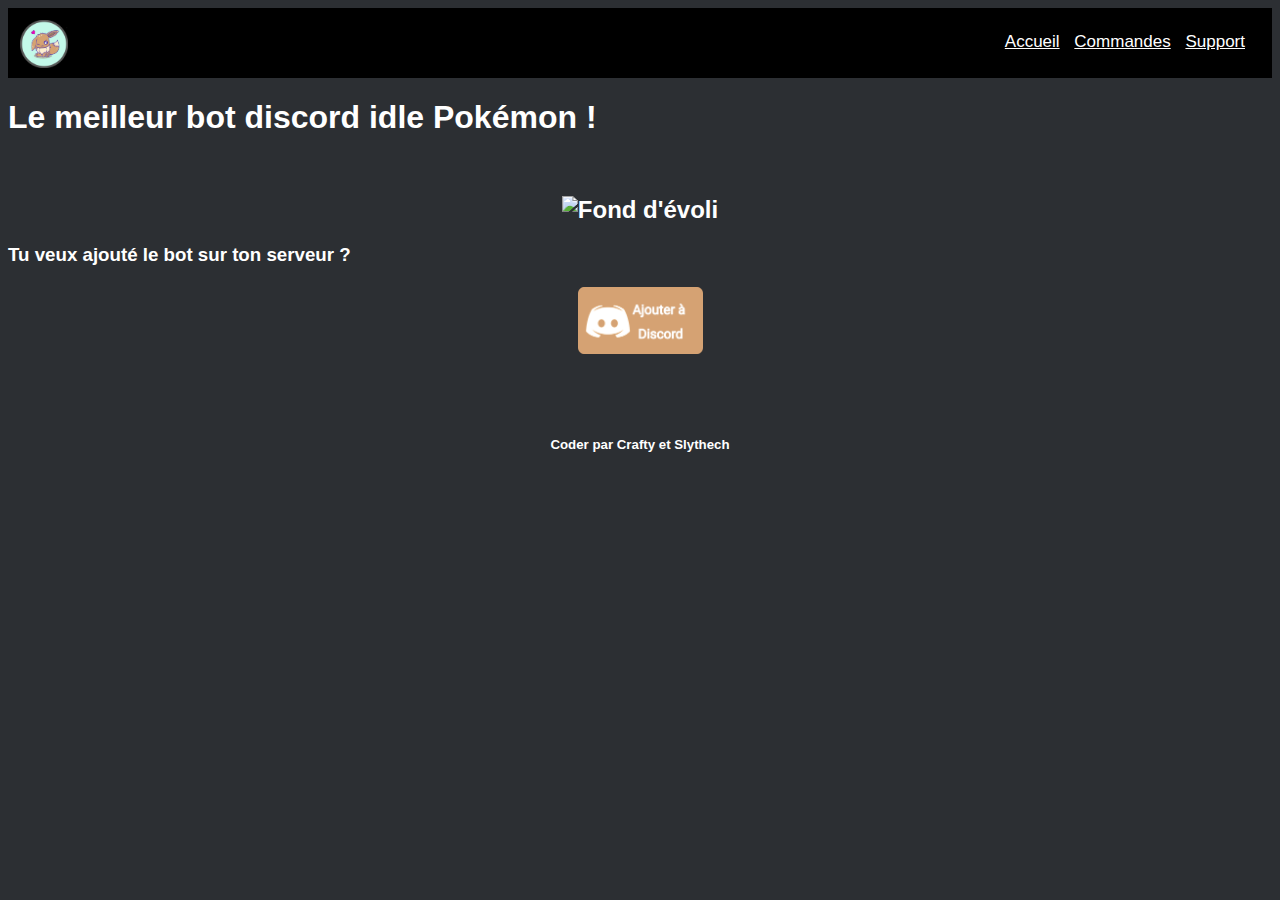
==== index.html @ 1d9257aa "Update index.html" ====
<!DOCTYPE html>
<html>
<head>
    <title>Évoli Bot Discord</title>
<div class="nav">
    <div><img src="evoli.png" alt="Évoli" width="48" height="48"/></div>
    <ul>
        <li><a href="#">Accueil</a></li>
        <li><a href="commandes.html">Commandes</a></li>
        <li><a href="https://discord.gg/WV84z2tcqu">Support</a></li>
    </ul>
</div>
<link rel="stylesheet" href="style.css">
    <style>
    html,body{
        
        background-color: #2c2f33;
        color: white;
        font-family: sans-serif;
        text-align: center;
    }
    h1{
        text-align: left;
        text-size-adjust: 24px;
        color: white;
    }
    h2{
        text-align: center;
        text-size: 18;
    }
    h3{
        text-align: left;
    }
    h4{
        text-size: 12;
        border-bottom: 0px;
        text-align: center;
    }
    </style>
    <meta name="viewport" content="width=device-width, initial-scale=1.0">
    <link rel="icon" type="image/x-icon" href="favicon.ico" />
</head>
<body>
    <h1><strong>Le meilleur bot discord idle Pokémon !</strong></h1>
    <br>
    <h2><img srcset="evolifond-320.jpg 320w,evolifond-480.png 480w,evolifond-800.png 800w"
     src="evolifond-800.png" alt="Fond d'évoli"></h2>
    <div class="addbot">
    <h3>Tu veux ajouté le bot sur ton serveur ?</h3>
    <h4><a href="https://discord.com/oauth2/authorize?client_id=814530979984703519&scope=bot&permissions=2147483647"><img alt="addbot" src="addbot.png" width="125" height="67"></a></h4></div>
    <br>
    <br>
    <h5>Coder par Crafty et Slythech</h5>
</body>
</html>
---- style.css ----
.nav{
    height: 70px;
    background: black;
}
.nav div{
    display: inline-block;
    position: absolute;
    left: 0;
    top: 0;
    user-select: none;
    -webkit-user-drag: none;
    padding: 20px;
    color: white;
    text-decoration: none;
    cursor: pointer;
   
    color: rgb(213,162, 115);

}
.nav ul{
    

    position: absolute;
    right: 30px;
    top: 15px;
    font-size: 17px;
}
.nav ul li{
    display: inline-block;
}
.nav ul li a{
    color: white;
    padding: 5px;
}
.addbot div{
    user-select: none;
    -webkit-user-drag: none;
    text-align: left;
    left: 0;
}
.coin {
background-color:#E4EFFF;
border:1px solid #9FC6FF;
padding:5px;
-moz-border-radius:10px 0;
-webkit-border-radius:10px 0;
border-radius:10px 0;
}
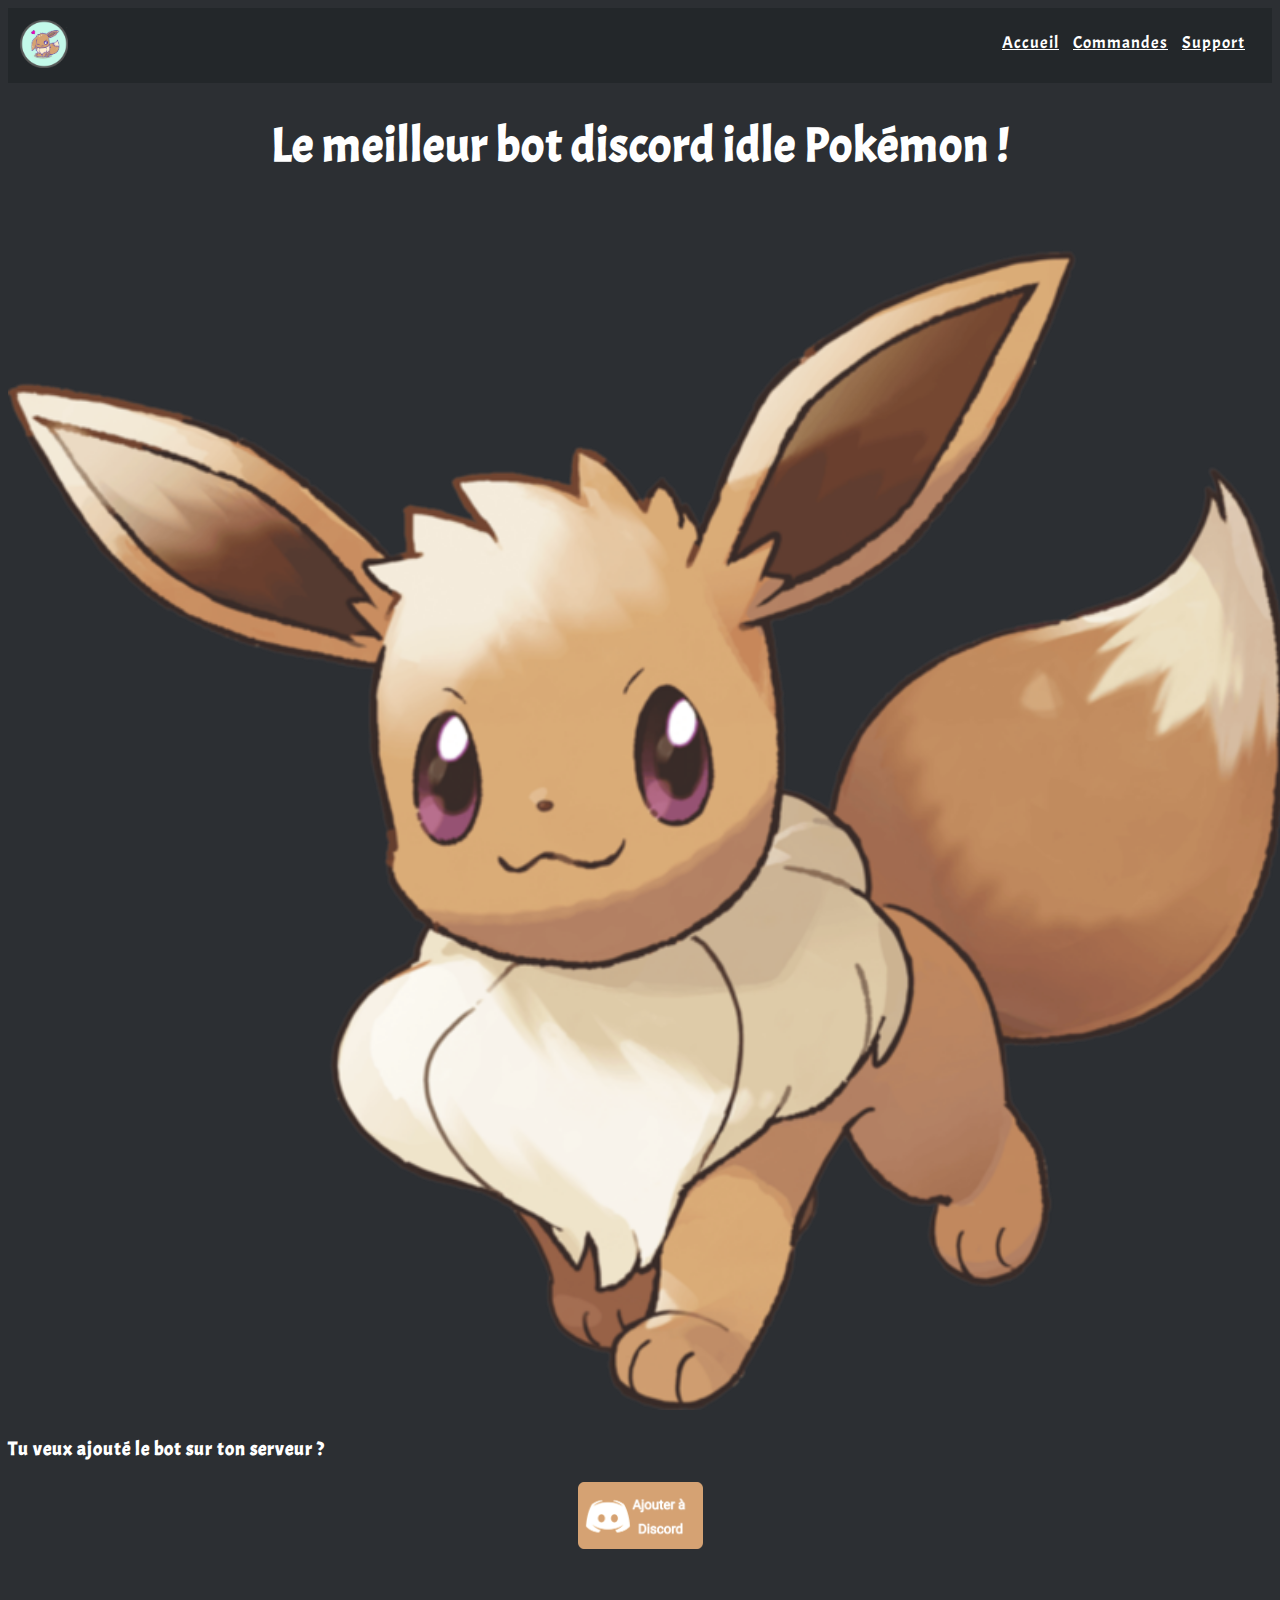
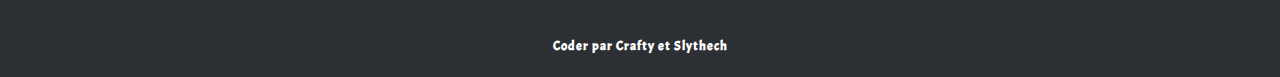
==== commit 3745fa28: "Update index.html" ====
--- a/index.html
+++ b/index.html
@@ -1,4 +1,4 @@
-<!DOCTYPE html>
+ <!DOCTYPE html>
 <html>
 <head>
     <title>Évoli Bot Discord</title>
@@ -10,29 +10,31 @@
         <li><a href="https://discord.gg/WV84z2tcqu">Support</a></li>
     </ul>
 </div>
+<link rel="preconnect" href="https://fonts.gstatic.com">
+<link href="https://fonts.googleapis.com/css2?family=Acme&display=swap" rel="stylesheet">
 <link rel="stylesheet" href="style.css">
     <style>
     html,body{
-        
+        letter-spacing: 1px;
         background-color: #2c2f33;
         color: white;
-        font-family: sans-serif;
+        font-family: 'Acme', sans-serif;
         text-align: center;
     }
     h1{
-        text-align: left;
-        text-size-adjust: 24px;
+        text-align: center;
+        font-size: 300%;
         color: white;
     }
     h2{
         text-align: center;
-        text-size: 18;
+        font-size: 18;
     }
     h3{
         text-align: left;
     }
     h4{
-        text-size: 12;
+        font-size: 12;
         border-bottom: 0px;
         text-align: center;
     }
--- a/style.css
+++ b/style.css
@@ -1,6 +1,6 @@
 .nav{
-    height: 70px;
-    background: black;
+    height: 75px;
+    background: #23272a;
 }
 .nav div{
     display: inline-block;
@@ -8,14 +8,10 @@
     left: 0;
     top: 0;
     user-select: none;
-    -webkit-user-drag: none;
     padding: 20px;
     color: white;
     text-decoration: none;
     cursor: pointer;
-   
-    color: rgb(213,162, 115);
-
 }
 .nav ul{
     
@@ -29,20 +25,18 @@
     display: inline-block;
 }
 .nav ul li a{
+    outline: 0;
+    transition: 0.3s;
     color: white;
     padding: 5px;
 }
-.addbot div{
-    user-select: none;
-    -webkit-user-drag: none;
-    text-align: left;
-    left: 0;
+.nav ul li a:hover{
+    outline: 0;
+    transition: 0.3s;
+    color: rgb(213,162, 115);
 }
-.coin {
-background-color:#E4EFFF;
-border:1px solid #9FC6FF;
-padding:5px;
--moz-border-radius:10px 0;
--webkit-border-radius:10px 0;
-border-radius:10px 0;
+.h2 img{
+    width: 70%;
+    height: auto;
 }
+
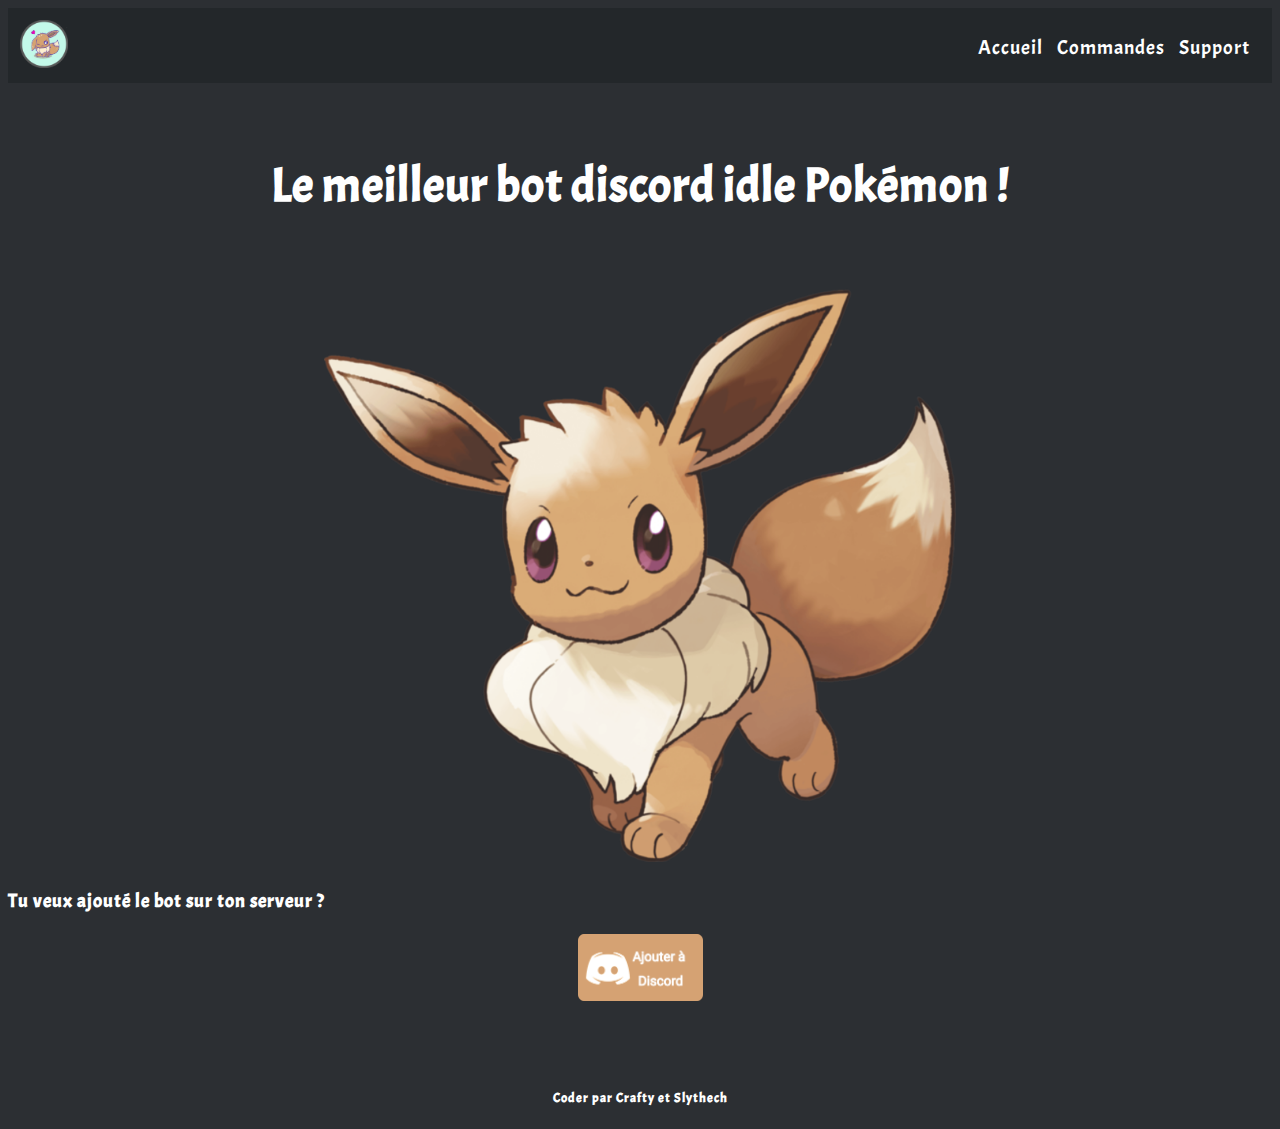
==== commit 354d109e: "Update index.html" ====
--- a/index.html
+++ b/index.html
@@ -43,10 +43,12 @@
     <link rel="icon" type="image/x-icon" href="favicon.ico" />
 </head>
 <body>
+    <br>
+    <br>
     <h1><strong>Le meilleur bot discord idle Pokémon !</strong></h1>
     <br>
     <h2><img srcset="evolifond-320.jpg 320w,evolifond-480.png 480w,evolifond-800.png 800w"
-     src="evolifond-800.png" alt="Fond d'évoli"></h2>
+     src="evolifond-800.png" alt="Fond d'évoli" height="auto" width="50%"></h2>
     <div class="addbot">
     <h3>Tu veux ajouté le bot sur ton serveur ?</h3>
     <h4><a href="https://discord.com/oauth2/authorize?client_id=814530979984703519&scope=bot&permissions=2147483647"><img alt="addbot" src="addbot.png" width="125" height="67"></a></h4></div>
--- a/style.css
+++ b/style.css
@@ -14,17 +14,16 @@
     cursor: pointer;
 }
 .nav ul{
-    
-
     position: absolute;
-    right: 30px;
     top: 15px;
-    font-size: 17px;
+    right: 25px;
+    font-size: 20px;
 }
 .nav ul li{
     display: inline-block;
 }
 .nav ul li a{
+    text-decoration: none;
     outline: 0;
     transition: 0.3s;
     color: white;
@@ -34,9 +33,9 @@
     outline: 0;
     transition: 0.3s;
     color: rgb(213,162, 115);
+    text-decoration: underline;
 }
 .h2 img{
-    width: 70%;
+    width: 40%;
     height: auto;
 }
-
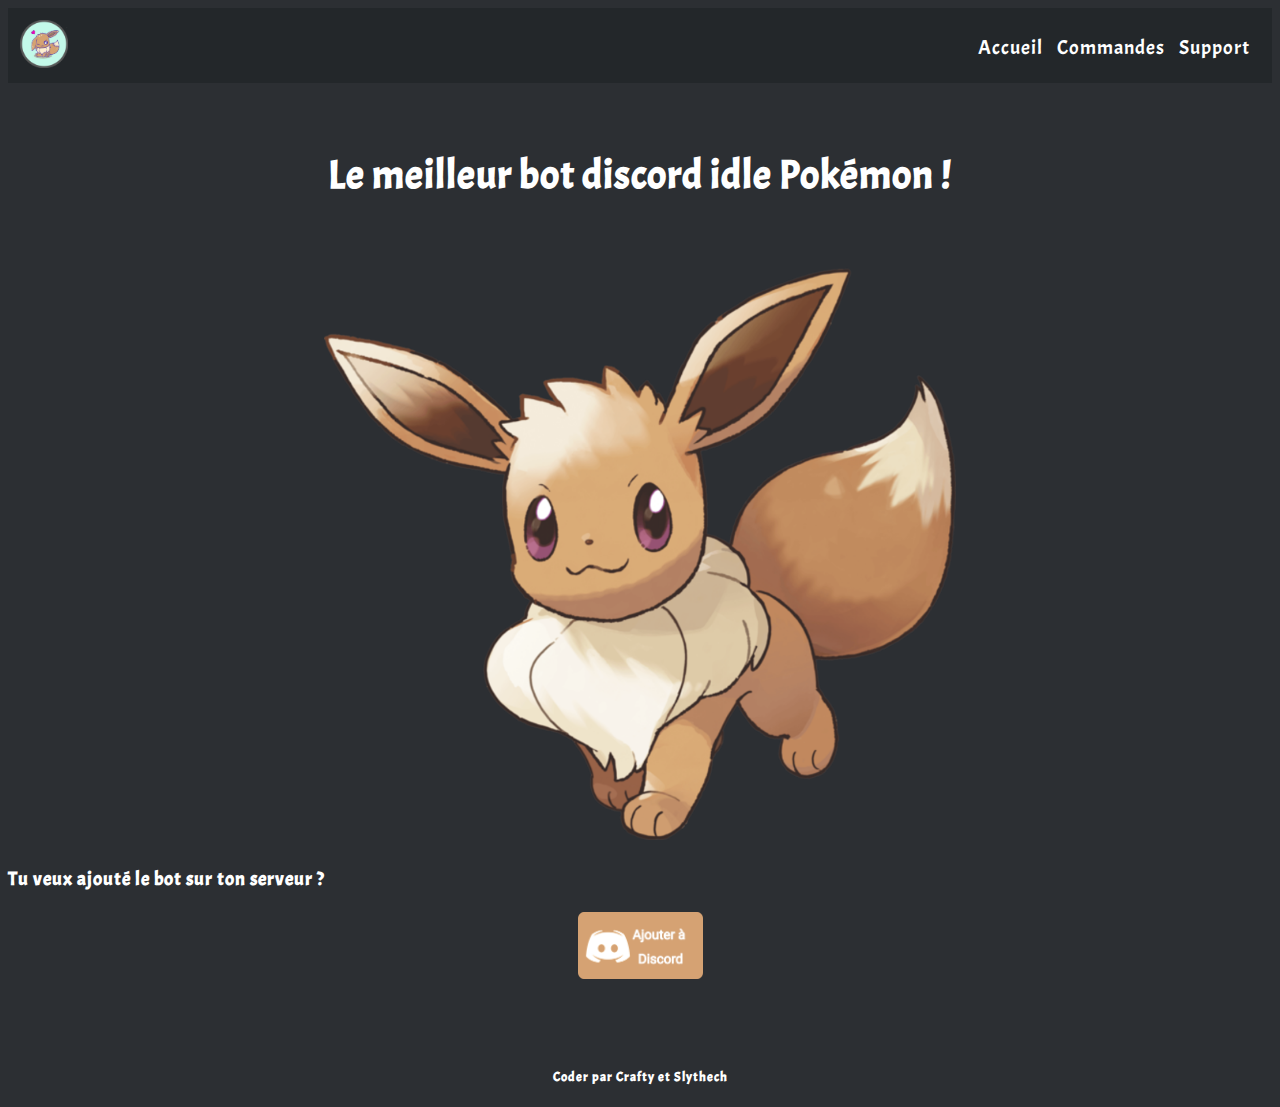
==== commit a44ab2f8: "Update index.html" ====
--- a/index.html
+++ b/index.html
@@ -23,7 +23,7 @@
     }
     h1{
         text-align: center;
-        font-size: 300%;
+        font-size: 250%;
         color: white;
     }
     h2{
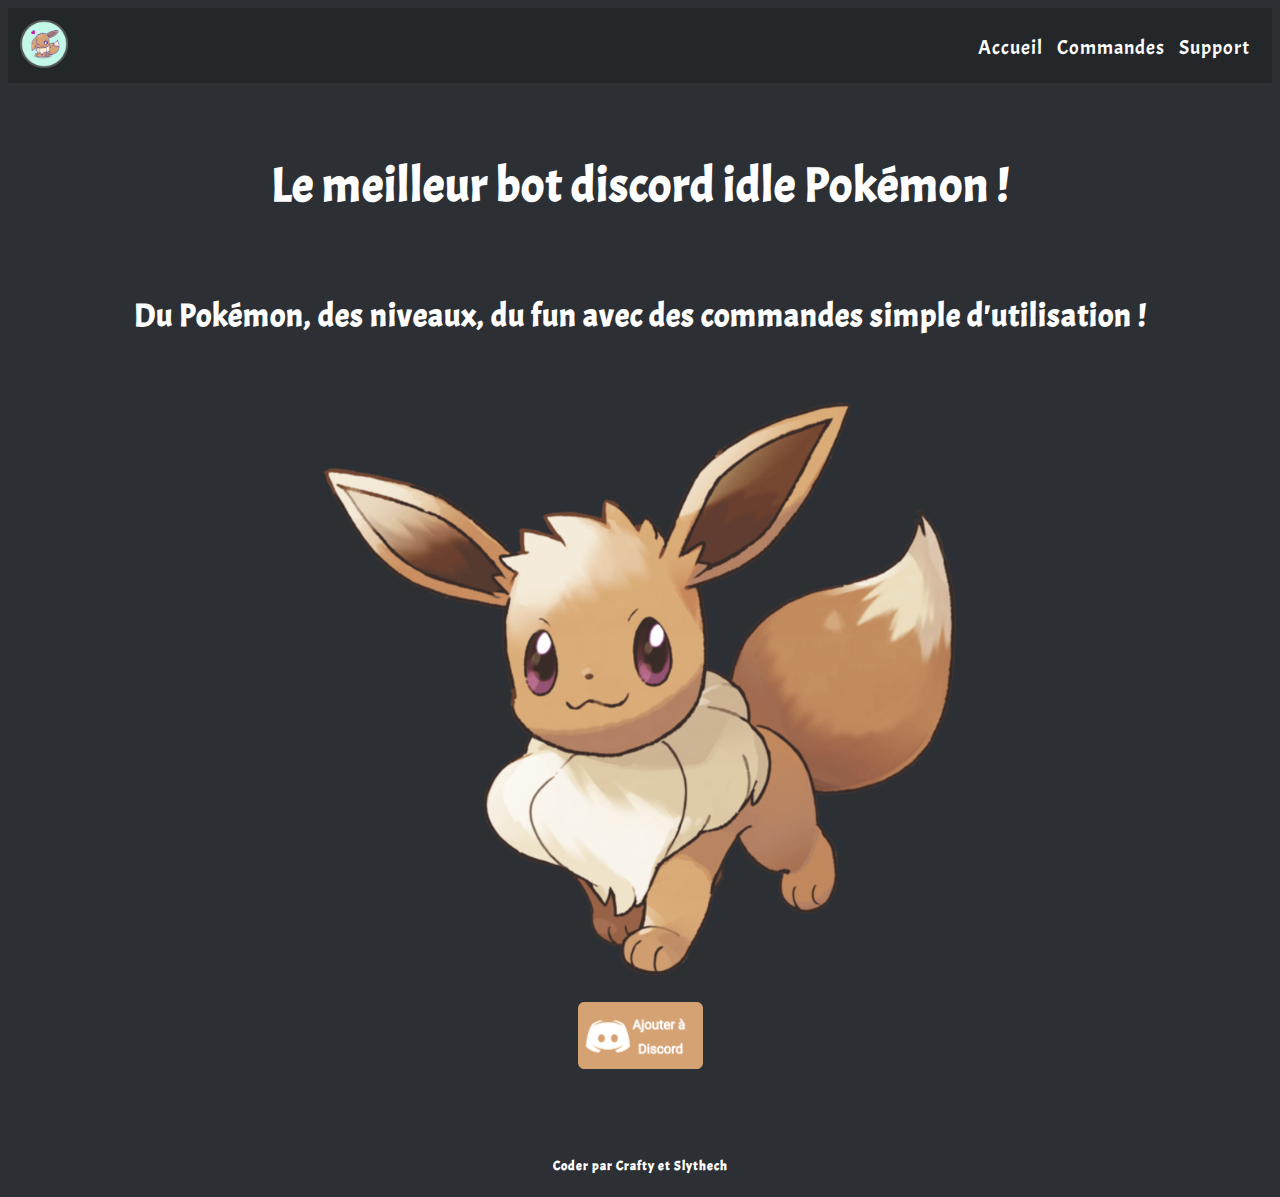
==== commit f3ae7e0c: "Update index.html" ====
--- a/index.html
+++ b/index.html
@@ -23,15 +23,16 @@
     }
     h1{
         text-align: center;
-        font-size: 250%;
+        font-size: 300%;
         color: white;
     }
     h2{
         text-align: center;
-        font-size: 18;
+        font-size: 200%;
     }
     h3{
-        text-align: left;
+        text-align: center;
+        font-size: 18;
     }
     h4{
         font-size: 12;
@@ -47,10 +48,11 @@
     <br>
     <h1><strong>Le meilleur bot discord idle Pokémon !</strong></h1>
     <br>
-    <h2><img srcset="evolifond-320.jpg 320w,evolifond-480.png 480w,evolifond-800.png 800w"
-     src="evolifond-800.png" alt="Fond d'évoli" height="auto" width="50%"></h2>
+    <h2>Du Pokémon, des niveaux, du fun avec des commandes simple d'utilisation !</h2>
+    <br>
+    <h3><img srcset="evolifond-320.jpg 320w,evolifond-480.png 480w,evolifond-800.png 800w"
+     src="evolifond-800.png" alt="Fond d'évoli" height="auto" width="50%"></h3>
     <div class="addbot">
-    <h3>Tu veux ajouté le bot sur ton serveur ?</h3>
     <h4><a href="https://discord.com/oauth2/authorize?client_id=814530979984703519&scope=bot&permissions=2147483647"><img alt="addbot" src="addbot.png" width="125" height="67"></a></h4></div>
     <br>
     <br>
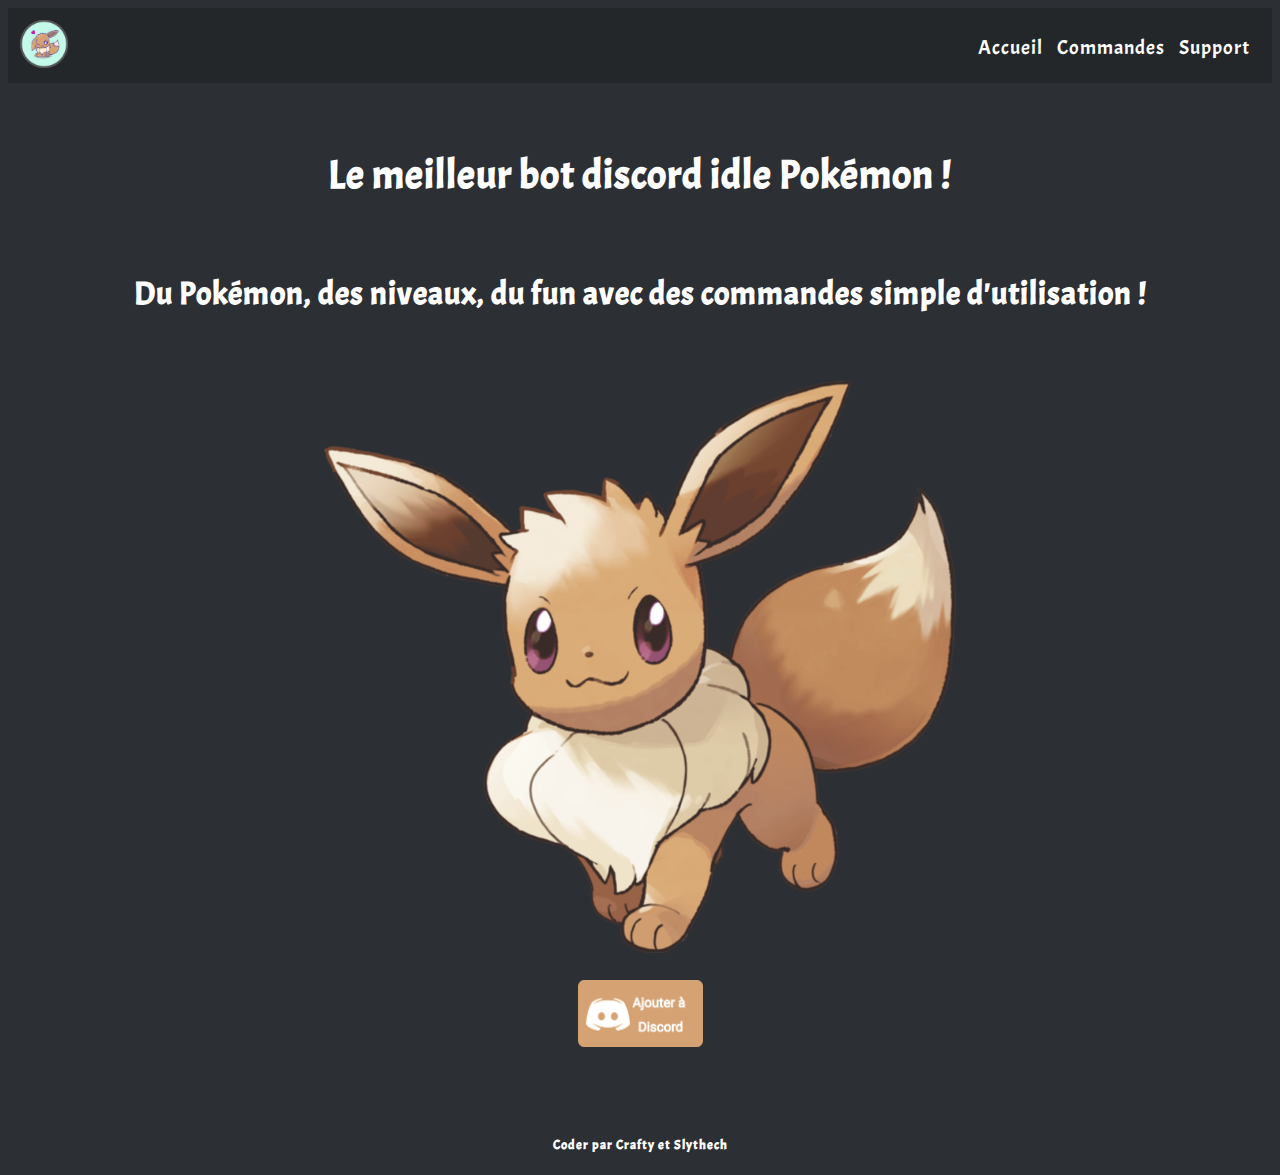
==== commit f4a3dc22: "Update index.html" ====
--- a/index.html
+++ b/index.html
@@ -23,7 +23,7 @@
     }
     h1{
         text-align: center;
-        font-size: 300%;
+        font-size: 250%;
         color: white;
     }
     h2{
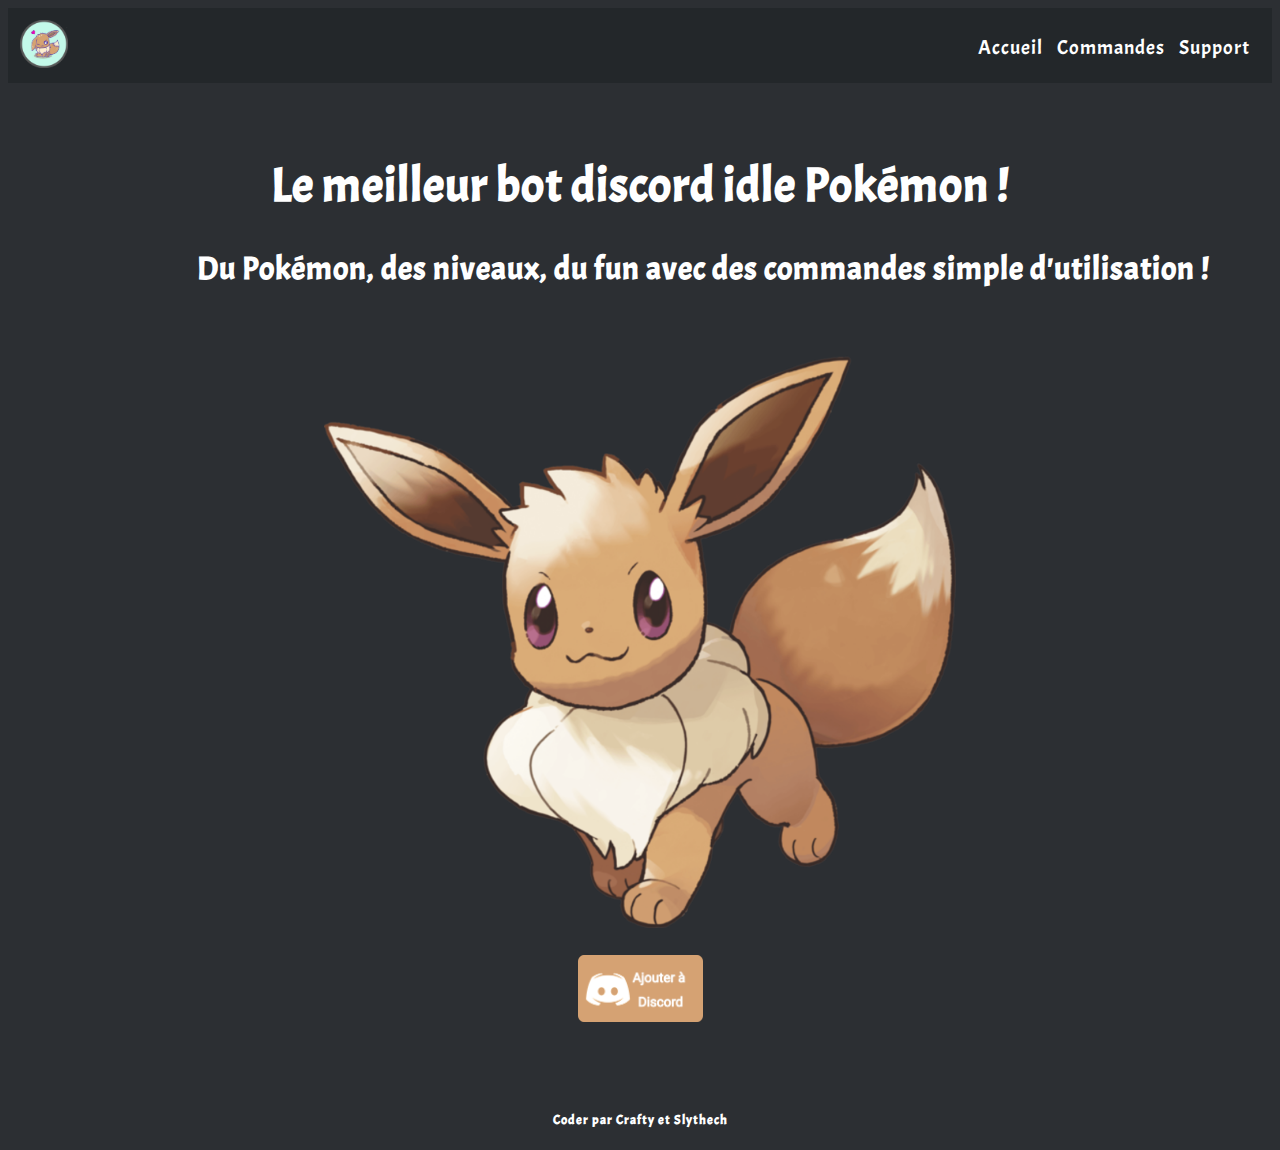
==== commit 2fcc0e86: "Update index.html" ====
--- a/index.html
+++ b/index.html
@@ -1,4 +1,4 @@
- <!DOCTYPE html>
+  <!DOCTYPE html>
 <html>
 <head>
     <title>Évoli Bot Discord</title>
@@ -23,12 +23,13 @@
     }
     h1{
         text-align: center;
-        font-size: 250%;
+        font-size: 300%;
         color: white;
     }
     h2{
         text-align: center;
         font-size: 200%;
+        padding-left: 10%;
     }
     h3{
         text-align: center;
@@ -47,7 +48,6 @@
     <br>
     <br>
     <h1><strong>Le meilleur bot discord idle Pokémon !</strong></h1>
-    <br>
     <h2>Du Pokémon, des niveaux, du fun avec des commandes simple d'utilisation !</h2>
     <br>
     <h3><img srcset="evolifond-320.jpg 320w,evolifond-480.png 480w,evolifond-800.png 800w"
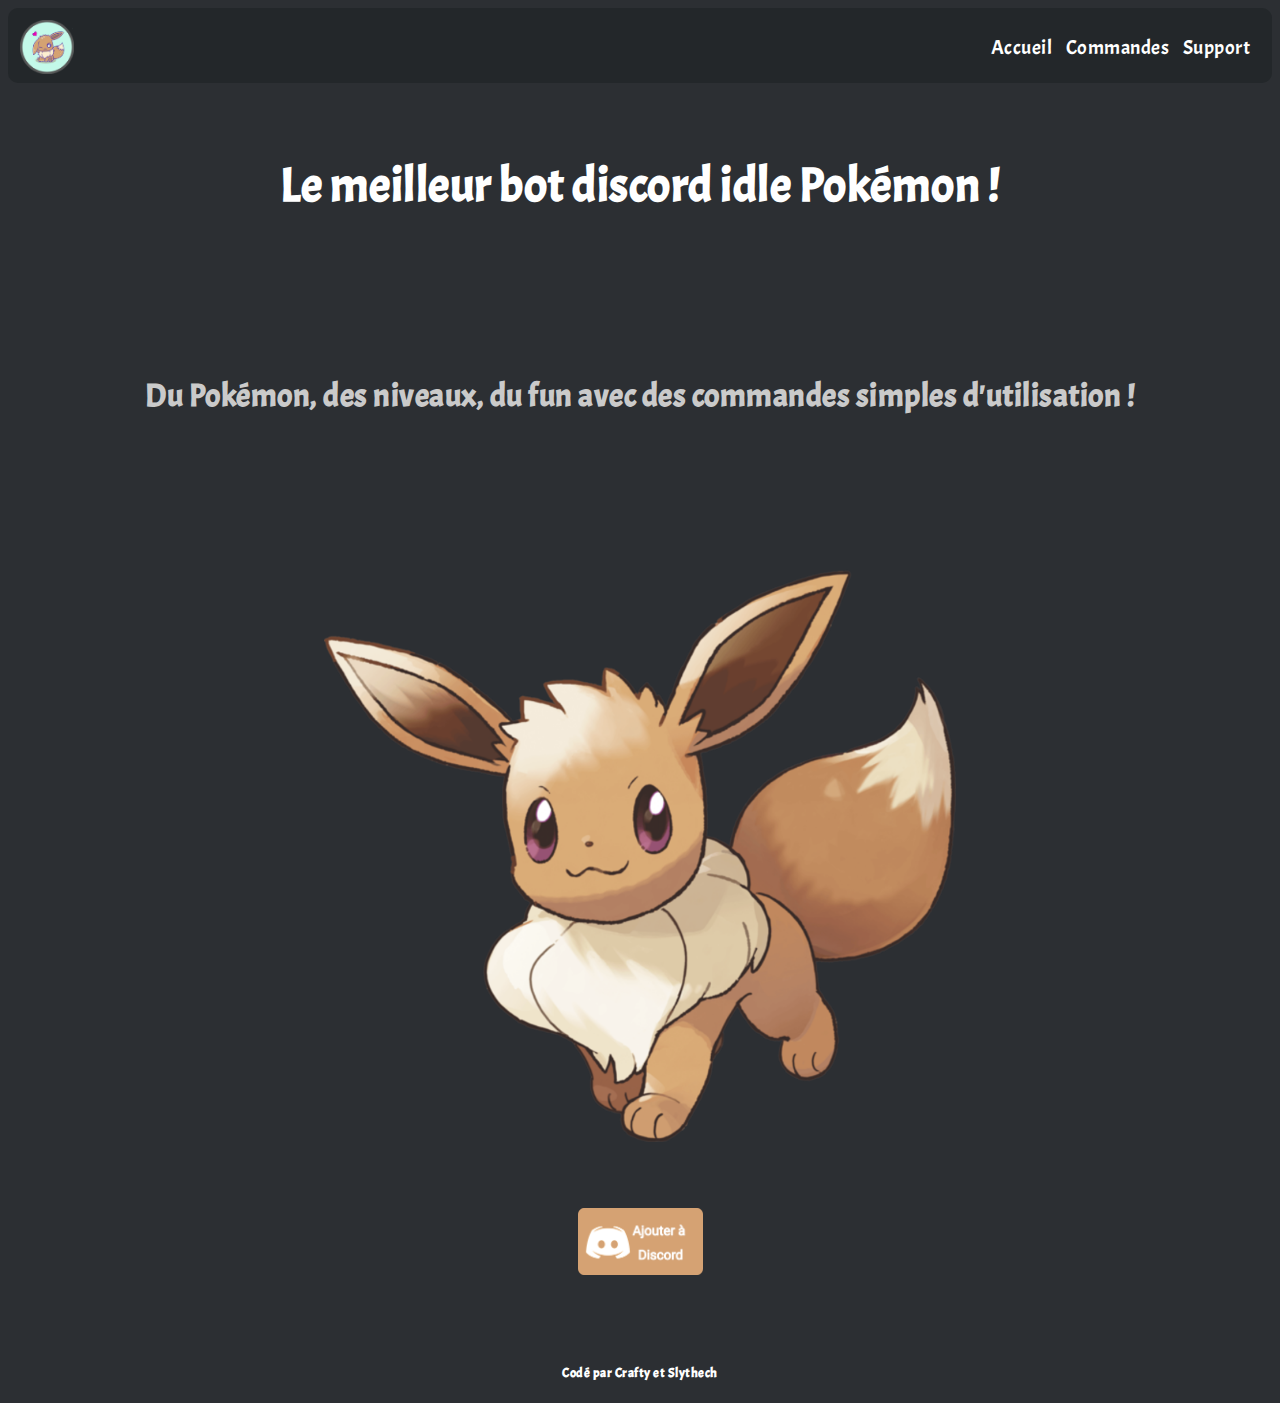
==== commit 86ab7576: "Update index.html" ====
--- a/index.html
+++ b/index.html
@@ -1,9 +1,9 @@
-  <!DOCTYPE html>
+<!DOCTYPE html>
 <html>
 <head>
     <title>Évoli Bot Discord</title>
 <div class="nav">
-    <div><img src="evoli.png" alt="Évoli" width="48" height="48"/></div>
+    <div><img src="evoli.png" alt="Évoli" width="54" height="54"/></div>
     <ul>
         <li><a href="#">Accueil</a></li>
         <li><a href="commandes.html">Commandes</a></li>
@@ -15,7 +15,7 @@
 <link rel="stylesheet" href="style.css">
     <style>
     html,body{
-        letter-spacing: 1px;
+        letter-spacing: 0.5px;
         background-color: #2c2f33;
         color: white;
         font-family: 'Acme', sans-serif;
@@ -27,9 +27,10 @@
         color: white;
     }
     h2{
+        color: #cacaca;
         text-align: center;
         font-size: 200%;
-        padding-left: 10%;
+        padding: 10%;
     }
     h3{
         text-align: center;
@@ -48,14 +49,14 @@
     <br>
     <br>
     <h1><strong>Le meilleur bot discord idle Pokémon !</strong></h1>
-    <h2>Du Pokémon, des niveaux, du fun avec des commandes simple d'utilisation !</h2>
-    <br>
+    <h2>Du Pokémon, des niveaux, du fun avec des commandes simples d'utilisation !</h2>
     <h3><img srcset="evolifond-320.jpg 320w,evolifond-480.png 480w,evolifond-800.png 800w"
      src="evolifond-800.png" alt="Fond d'évoli" height="auto" width="50%"></h3>
+     <br>
     <div class="addbot">
     <h4><a href="https://discord.com/oauth2/authorize?client_id=814530979984703519&scope=bot&permissions=2147483647"><img alt="addbot" src="addbot.png" width="125" height="67"></a></h4></div>
     <br>
     <br>
-    <h5>Coder par Crafty et Slythech</h5>
+    <h5>Codé par Crafty et Slythech</h5>
 </body>
 </html>
--- a/style.css
+++ b/style.css
@@ -1,4 +1,5 @@
 .nav{
+    border-radius: 10px;
     height: 75px;
     background: #23272a;
 }
@@ -35,7 +36,3 @@
     color: rgb(213,162, 115);
     text-decoration: underline;
 }
-.h2 img{
-    width: 40%;
-    height: auto;
-}
